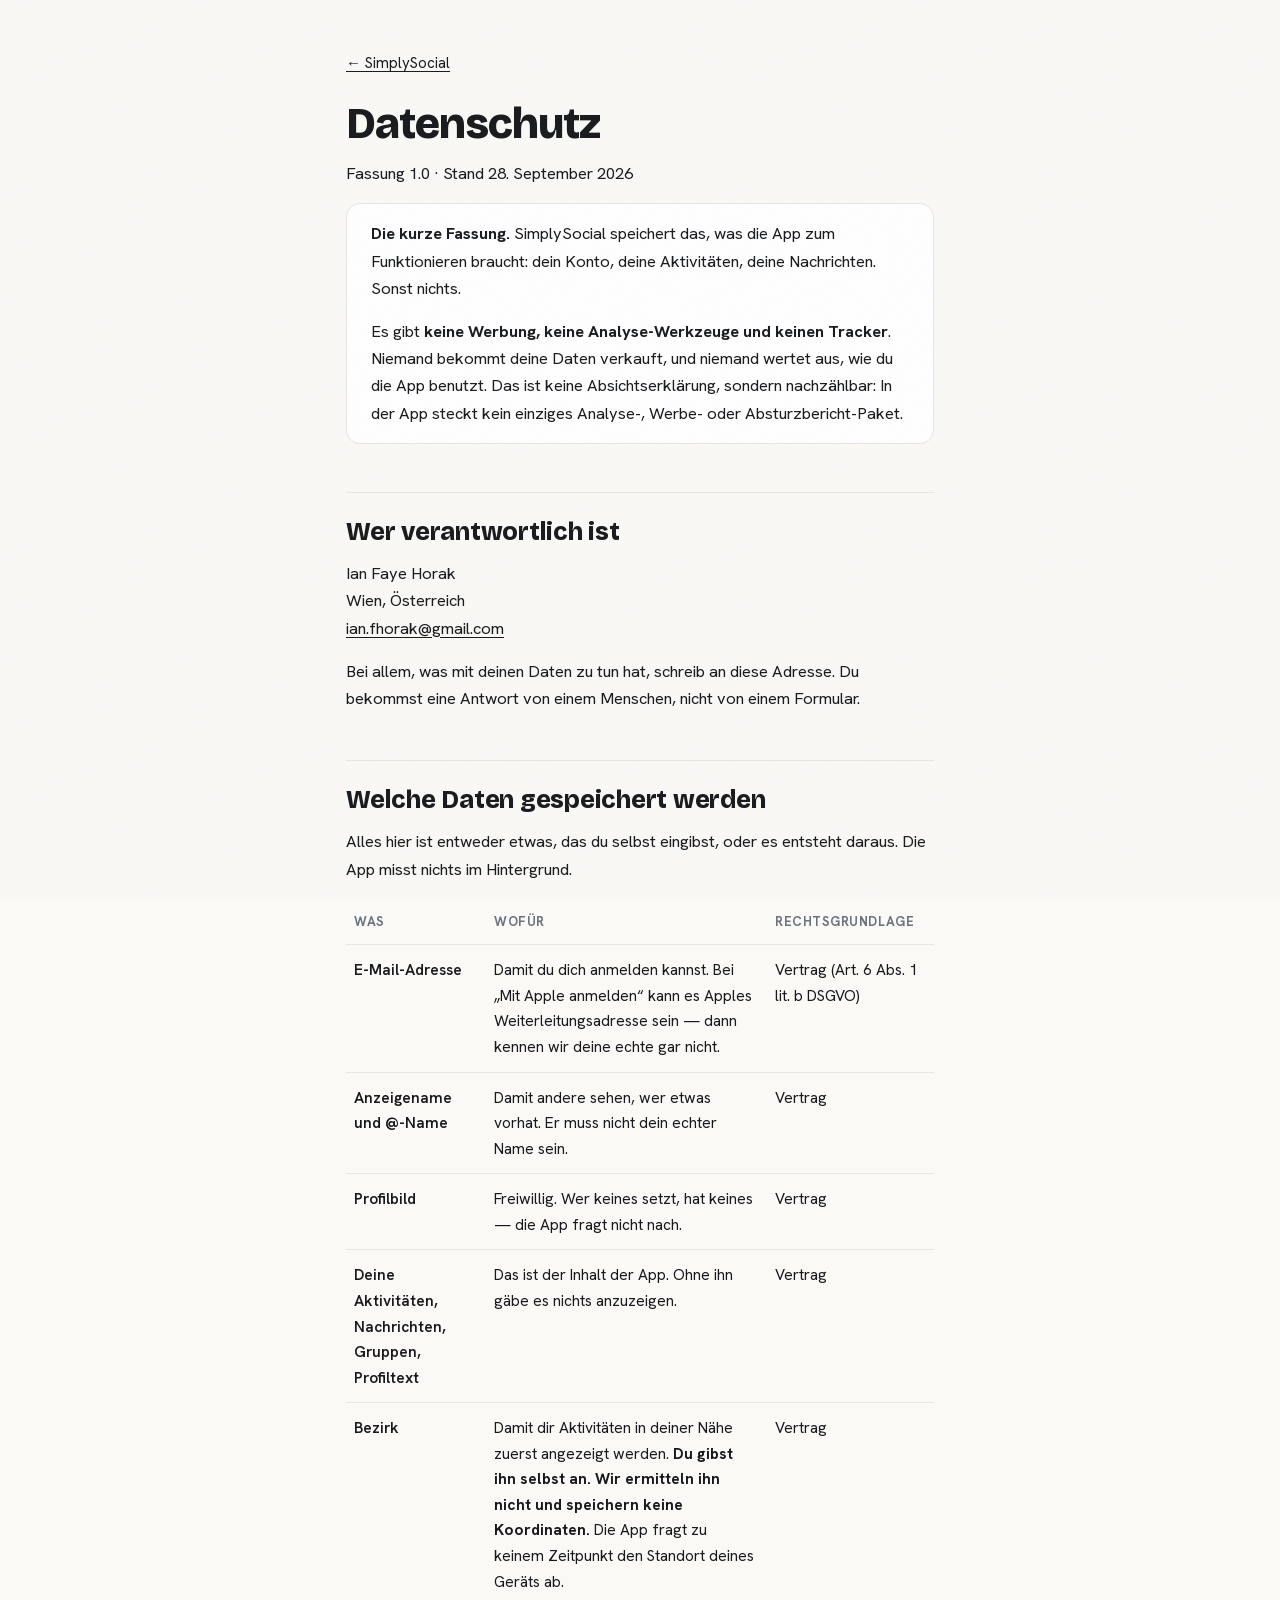
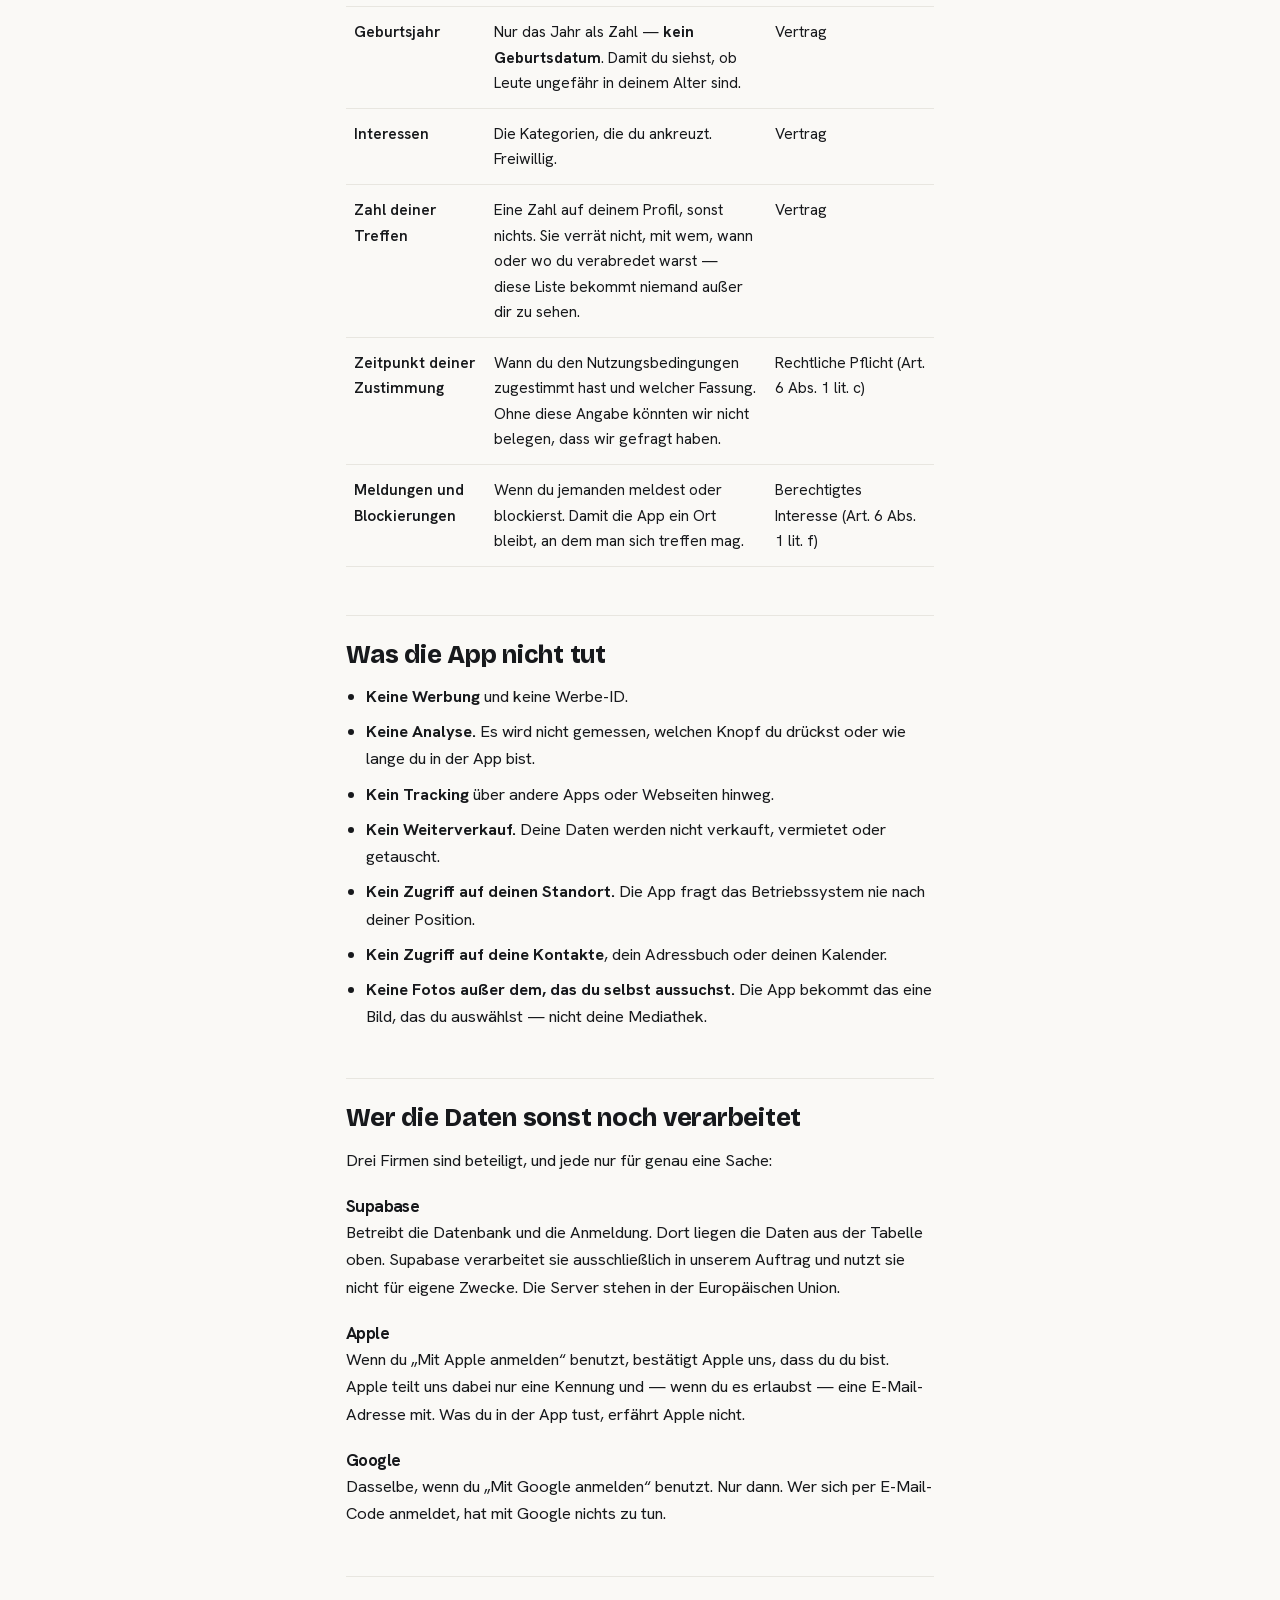
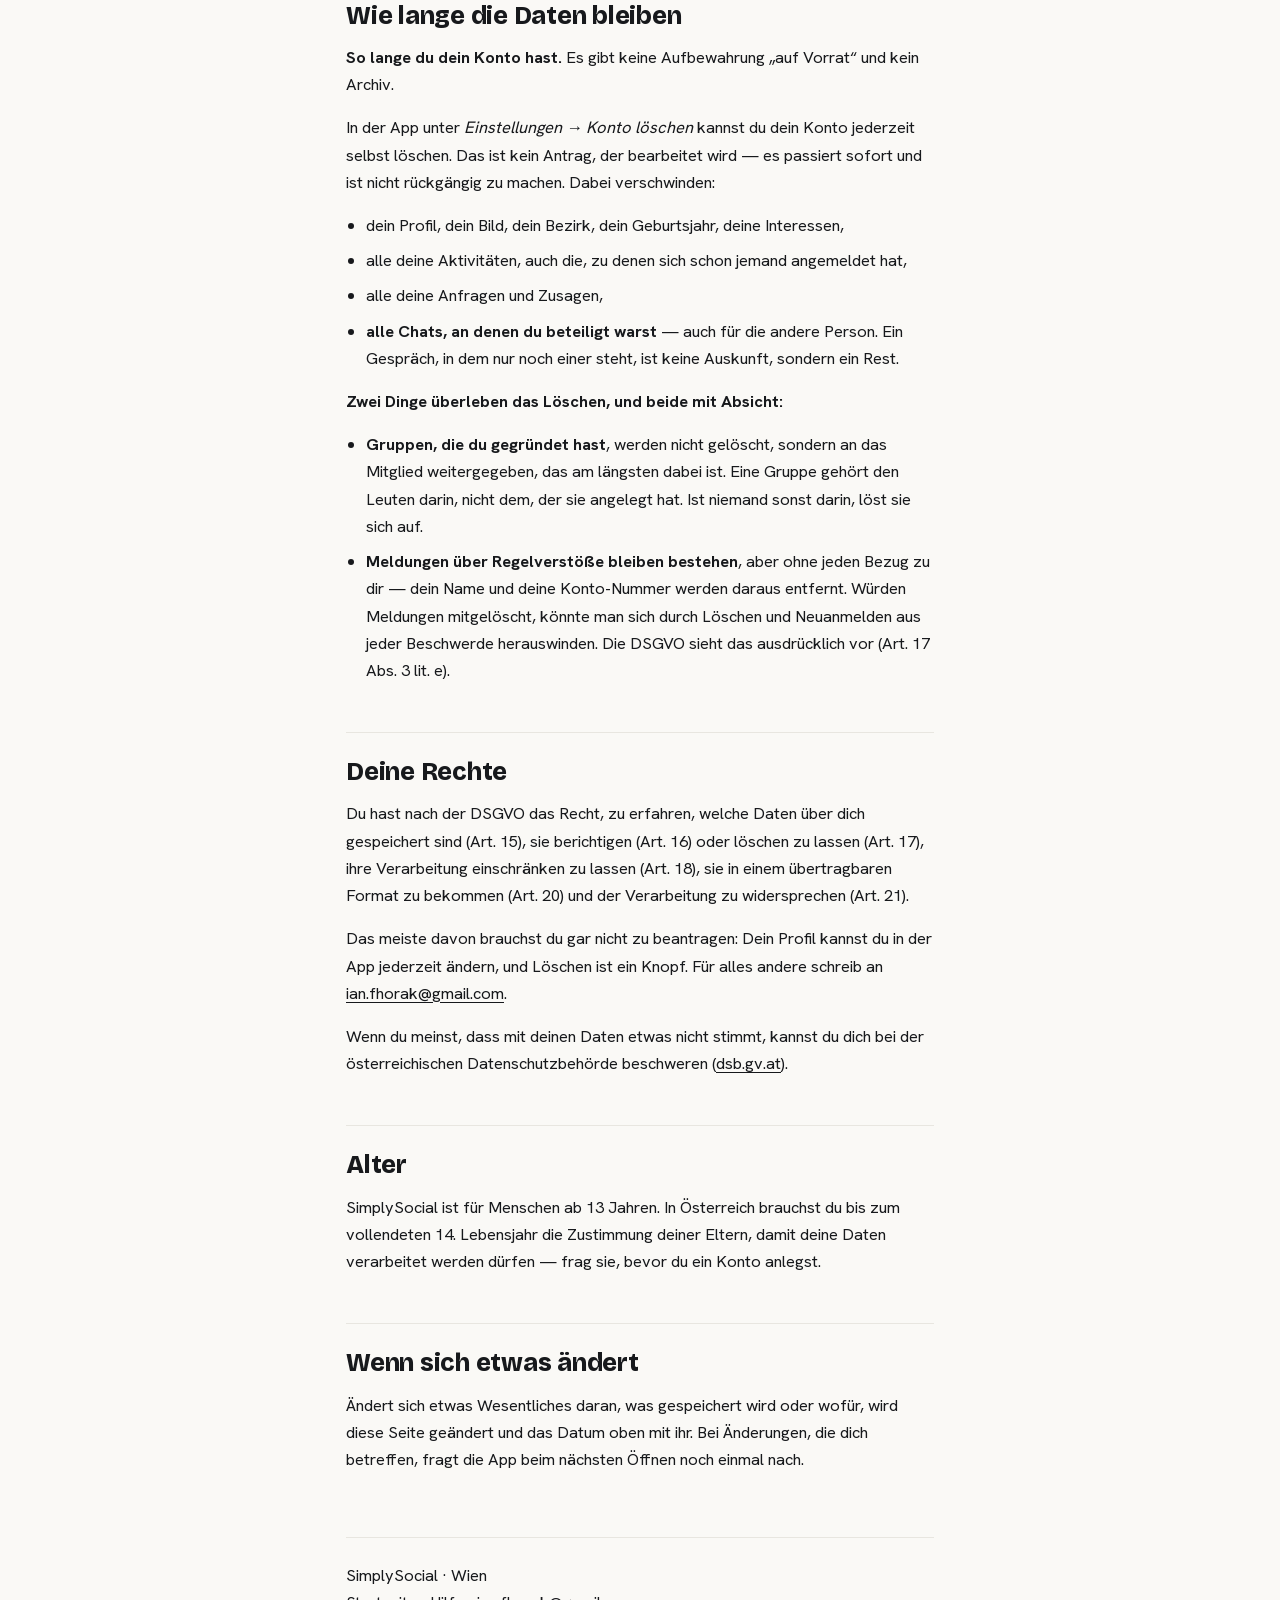
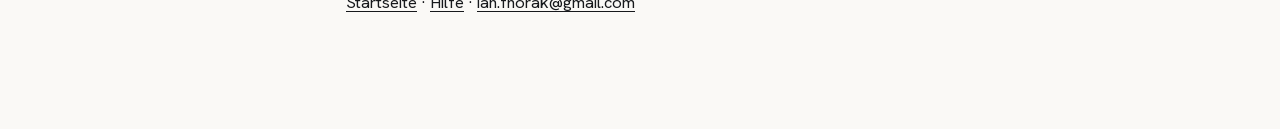
==== datenschutz.html @ f7ac9d3f "Datenschutz- und Hilfeseite für die App-Store-Einreichung Apple verlangt zwei Adressen, die beide au" ====
<!doctype html>
<html lang="de">
<head>
<meta charset="utf-8">
<meta name="viewport" content="width=device-width, initial-scale=1">
<title>Datenschutz — SimplySocial</title>
<meta name="description" content="Welche Daten SimplySocial speichert, wofür, wie lange — und was mit ihnen nicht passiert.">
<meta name="theme-color" content="#FAF9F6">
<meta name="robots" content="index, follow">

<link rel="stylesheet" href="schriften.css">
<link rel="stylesheet" href="stil.css">
<link rel="stylesheet" href="unterseite.css">
<link rel="icon" href="data:image/svg+xml,<svg xmlns='http://www.w3.org/2000/svg' viewBox='0 0 32 32'><rect width='32' height='32' rx='8' fill='%23FAF9F6'/><circle cx='12' cy='16' r='6' fill='%23EDA803'/><circle cx='20' cy='16' r='6' fill='%23C23D7B' fill-opacity='.85'/></svg>">
</head>
<body>

<main class="rt">

<a class="rt-zurueck" href="./">← SimplySocial</a>

<h1>Datenschutz</h1>
<p class="rt-stand">Fassung 1.0 · Stand 28. September 2026</p>

<div class="rt-kasten">
  <p><strong>Die kurze Fassung.</strong> SimplySocial speichert das, was die App zum
  Funktionieren braucht: dein Konto, deine Aktivitäten, deine Nachrichten. Sonst nichts.</p>
  <p>Es gibt <strong>keine Werbung, keine Analyse-Werkzeuge und keinen Tracker</strong>.
  Niemand bekommt deine Daten verkauft, und niemand wertet aus, wie du die App benutzt.
  Das ist keine Absichtserklärung, sondern nachzählbar: In der App steckt kein einziges
  Analyse-, Werbe- oder Absturzbericht-Paket.</p>
</div>

<h2>Wer verantwortlich ist</h2>

<p>
  Ian Faye Horak<br>
  Wien, Österreich<br>
  <a href="mailto:ian.fhorak@gmail.com">ian.fhorak@gmail.com</a>
</p>

<p>Bei allem, was mit deinen Daten zu tun hat, schreib an diese Adresse. Du bekommst
eine Antwort von einem Menschen, nicht von einem Formular.</p>

<h2>Welche Daten gespeichert werden</h2>

<p>Alles hier ist entweder etwas, das du selbst eingibst, oder es entsteht daraus. Die
App misst nichts im Hintergrund.</p>

<table class="rt-tab">
  <thead>
    <tr><th>Was</th><th>Wofür</th><th>Rechtsgrundlage</th></tr>
  </thead>
  <tbody>
    <tr>
      <td>E-Mail-Adresse</td>
      <td data-k="Wofür">Damit du dich anmelden kannst. Bei „Mit Apple anmelden“ kann es Apples
      Weiterleitungsadresse sein — dann kennen wir deine echte gar nicht.</td>
      <td data-k="Grundlage">Vertrag (Art. 6 Abs. 1 lit. b DSGVO)</td>
    </tr>
    <tr>
      <td>Anzeigename und @-Name</td>
      <td data-k="Wofür">Damit andere sehen, wer etwas vorhat. Er muss nicht dein echter Name sein.</td>
      <td data-k="Grundlage">Vertrag</td>
    </tr>
    <tr>
      <td>Profilbild</td>
      <td data-k="Wofür">Freiwillig. Wer keines setzt, hat keines — die App fragt nicht nach.</td>
      <td data-k="Grundlage">Vertrag</td>
    </tr>
    <tr>
      <td>Deine Aktivitäten, Nachrichten, Gruppen, Profiltext</td>
      <td data-k="Wofür">Das ist der Inhalt der App. Ohne ihn gäbe es nichts anzuzeigen.</td>
      <td data-k="Grundlage">Vertrag</td>
    </tr>
    <tr>
      <td>Bezirk</td>
      <td data-k="Wofür">Damit dir Aktivitäten in deiner Nähe zuerst angezeigt werden.
      <strong>Du gibst ihn selbst an. Wir ermitteln ihn nicht und speichern keine
      Koordinaten.</strong> Die App fragt zu keinem Zeitpunkt den Standort deines
      Geräts ab.</td>
      <td data-k="Grundlage">Vertrag</td>
    </tr>
    <tr>
      <td>Geburtsjahr</td>
      <td data-k="Wofür">Nur das Jahr als Zahl — <strong>kein Geburtsdatum</strong>. Damit du siehst,
      ob Leute ungefähr in deinem Alter sind.</td>
      <td data-k="Grundlage">Vertrag</td>
    </tr>
    <tr>
      <td>Interessen</td>
      <td data-k="Wofür">Die Kategorien, die du ankreuzt. Freiwillig.</td>
      <td data-k="Grundlage">Vertrag</td>
    </tr>
    <tr>
      <td>Zahl deiner Treffen</td>
      <td data-k="Wofür">Eine Zahl auf deinem Profil, sonst nichts. Sie verrät nicht, mit wem, wann
      oder wo du verabredet warst — diese Liste bekommt niemand außer dir zu sehen.</td>
      <td data-k="Grundlage">Vertrag</td>
    </tr>
    <tr>
      <td>Zeitpunkt deiner Zustimmung</td>
      <td data-k="Wofür">Wann du den Nutzungsbedingungen zugestimmt hast und welcher Fassung.
      Ohne diese Angabe könnten wir nicht belegen, dass wir gefragt haben.</td>
      <td data-k="Grundlage">Rechtliche Pflicht (Art. 6 Abs. 1 lit. c)</td>
    </tr>
    <tr>
      <td>Meldungen und Blockierungen</td>
      <td data-k="Wofür">Wenn du jemanden meldest oder blockierst. Damit die App ein Ort bleibt,
      an dem man sich treffen mag.</td>
      <td data-k="Grundlage">Berechtigtes Interesse (Art. 6 Abs. 1 lit. f)</td>
    </tr>
  </tbody>
</table>

<h2>Was die App nicht tut</h2>

<ul>
  <li><strong>Keine Werbung</strong> und keine Werbe-ID.</li>
  <li><strong>Keine Analyse.</strong> Es wird nicht gemessen, welchen Knopf du drückst
  oder wie lange du in der App bist.</li>
  <li><strong>Kein Tracking</strong> über andere Apps oder Webseiten hinweg.</li>
  <li><strong>Kein Weiterverkauf.</strong> Deine Daten werden nicht verkauft, vermietet
  oder getauscht.</li>
  <li><strong>Kein Zugriff auf deinen Standort.</strong> Die App fragt das Betriebssystem
  nie nach deiner Position.</li>
  <li><strong>Kein Zugriff auf deine Kontakte</strong>, dein Adressbuch oder deinen Kalender.</li>
  <li><strong>Keine Fotos außer dem, das du selbst aussuchst.</strong> Die App bekommt
  das eine Bild, das du auswählst — nicht deine Mediathek.</li>
</ul>

<h2>Wer die Daten sonst noch verarbeitet</h2>

<p>Drei Firmen sind beteiligt, und jede nur für genau eine Sache:</p>

<h3>Supabase</h3>
<p>Betreibt die Datenbank und die Anmeldung. Dort liegen die Daten aus der Tabelle oben.
Supabase verarbeitet sie ausschließlich in unserem Auftrag und nutzt sie nicht für eigene
Zwecke. Die Server stehen in der Europäischen Union.</p>

<h3>Apple</h3>
<p>Wenn du „Mit Apple anmelden“ benutzt, bestätigt Apple uns, dass du du bist. Apple
teilt uns dabei nur eine Kennung und — wenn du es erlaubst — eine E-Mail-Adresse mit.
Was du in der App tust, erfährt Apple nicht.</p>

<h3>Google</h3>
<p>Dasselbe, wenn du „Mit Google anmelden“ benutzt. Nur dann. Wer sich per E-Mail-Code
anmeldet, hat mit Google nichts zu tun.</p>

<h2>Wie lange die Daten bleiben</h2>

<p><strong>So lange du dein Konto hast.</strong> Es gibt keine Aufbewahrung „auf Vorrat“
und kein Archiv.</p>

<p>In der App unter <em>Einstellungen → Konto löschen</em> kannst du dein Konto jederzeit
selbst löschen. Das ist kein Antrag, der bearbeitet wird — es passiert sofort und ist
nicht rückgängig zu machen. Dabei verschwinden:</p>

<ul>
  <li>dein Profil, dein Bild, dein Bezirk, dein Geburtsjahr, deine Interessen,</li>
  <li>alle deine Aktivitäten, auch die, zu denen sich schon jemand angemeldet hat,</li>
  <li>alle deine Anfragen und Zusagen,</li>
  <li><strong>alle Chats, an denen du beteiligt warst</strong> — auch für die andere Person.
  Ein Gespräch, in dem nur noch einer steht, ist keine Auskunft, sondern ein Rest.</li>
</ul>

<p><strong>Zwei Dinge überleben das Löschen, und beide mit Absicht:</strong></p>

<ul>
  <li><strong>Gruppen, die du gegründet hast</strong>, werden nicht gelöscht, sondern an
  das Mitglied weitergegeben, das am längsten dabei ist. Eine Gruppe gehört den Leuten
  darin, nicht dem, der sie angelegt hat. Ist niemand sonst darin, löst sie sich auf.</li>
  <li><strong>Meldungen über Regelverstöße bleiben bestehen</strong>, aber ohne jeden
  Bezug zu dir — dein Name und deine Konto-Nummer werden daraus entfernt. Würden
  Meldungen mitgelöscht, könnte man sich durch Löschen und Neuanmelden aus jeder
  Beschwerde herauswinden. Die DSGVO sieht das ausdrücklich vor
  (Art. 17 Abs. 3 lit. e).</li>
</ul>

<h2>Deine Rechte</h2>

<p>Du hast nach der DSGVO das Recht, zu erfahren, welche Daten über dich gespeichert
sind (Art. 15), sie berichtigen (Art. 16) oder löschen zu lassen (Art. 17), ihre
Verarbeitung einschränken zu lassen (Art. 18), sie in einem übertragbaren Format zu
bekommen (Art. 20) und der Verarbeitung zu widersprechen (Art. 21).</p>

<p>Das meiste davon brauchst du gar nicht zu beantragen: Dein Profil kannst du in der
App jederzeit ändern, und Löschen ist ein Knopf. Für alles andere schreib an
<a href="mailto:ian.fhorak@gmail.com">ian.fhorak@gmail.com</a>.</p>

<p>Wenn du meinst, dass mit deinen Daten etwas nicht stimmt, kannst du dich bei der
österreichischen Datenschutzbehörde beschweren
(<a href="https://www.dsb.gv.at" rel="noopener">dsb.gv.at</a>).</p>

<h2>Alter</h2>

<p>SimplySocial ist für Menschen ab 13 Jahren. In Österreich brauchst du bis zum
vollendeten 14. Lebensjahr die Zustimmung deiner Eltern, damit deine Daten verarbeitet
werden dürfen — frag sie, bevor du ein Konto anlegst.</p>

<h2>Wenn sich etwas ändert</h2>

<p>Ändert sich etwas Wesentliches daran, was gespeichert wird oder wofür, wird diese
Seite geändert und das Datum oben mit ihr. Bei Änderungen, die dich betreffen, fragt
die App beim nächsten Öffnen noch einmal nach.</p>

<div class="rt-fuss">
  <p>SimplySocial · Wien<br>
  <a href="./">Startseite</a> · <a href="hilfe.html">Hilfe</a> ·
  <a href="mailto:ian.fhorak@gmail.com">ian.fhorak@gmail.com</a></p>
</div>

</main>

</body>
</html>
---- schriften.css ----
/* Selbst gehostet, nicht von Google geladen.
   Wer Google Fonts direkt einbindet, schickt die IP-Adresse jedes Besuchers an
   Google. In der EU ist das ein DSGVO-Problem (LG München, Urteil 2022) — und
   ausgerechnet dieses Projekt führt die DSGVO als offenen Punkt
   (_FUER_IAN/OFFENE_SACHEN.md, Punkt 1). Es wäre schräg, auf der Seite, die das
   Projekt vorstellt, dagegen zu verstoßen.

   Beides Variable Fonts: EINE Datei deckt alle Gewichte von 400 bis 800 ab.
   Vier statische Schnitte wären mehr Bytes und mehr Anfragen.
   Erzeugt aus der Google-Fonts-API, nur latin + latin-ext. */

/* latin-ext */
@font-face {
  font-family: 'Bricolage Grotesque';
  font-style: normal;
  font-weight: 400 800;
  font-stretch: 100%;
  font-display: swap;
  src: url(schriften/BricolageGrotesque-latin-ext-400-800.woff2) format('woff2');
  unicode-range: U+0100-02BA, U+02BD-02C5, U+02C7-02CC, U+02CE-02D7, U+02DD-02FF, U+0304, U+0308, U+0329, U+1D00-1DBF, U+1E00-1E9F, U+1EF2-1EFF, U+2020, U+20A0-20AB, U+20AD-20C0, U+2113, U+2C60-2C7F, U+A720-A7FF;
}

/* latin */
@font-face {
  font-family: 'Bricolage Grotesque';
  font-style: normal;
  font-weight: 400 800;
  font-stretch: 100%;
  font-display: swap;
  src: url(schriften/BricolageGrotesque-latin-400-800.woff2) format('woff2');
  unicode-range: U+0000-00FF, U+0131, U+0152-0153, U+02BB-02BC, U+02C6, U+02DA, U+02DC, U+0304, U+0308, U+0329, U+2000-206F, U+20AC, U+2122, U+2191, U+2193, U+2212, U+2215, U+FEFF, U+FFFD;
}

/* latin-ext */
@font-face {
  font-family: 'Hanken Grotesk';
  font-style: normal;
  font-weight: 400 700;
  font-display: swap;
  src: url(schriften/HankenGrotesk-latin-ext-400-700.woff2) format('woff2');
  unicode-range: U+0100-02BA, U+02BD-02C5, U+02C7-02CC, U+02CE-02D7, U+02DD-02FF, U+0304, U+0308, U+0329, U+1D00-1DBF, U+1E00-1E9F, U+1EF2-1EFF, U+2020, U+20A0-20AB, U+20AD-20C0, U+2113, U+2C60-2C7F, U+A720-A7FF;
}

/* latin */
@font-face {
  font-family: 'Hanken Grotesk';
  font-style: normal;
  font-weight: 400 700;
  font-display: swap;
  src: url(schriften/HankenGrotesk-latin-400-700.woff2) format('woff2');
  unicode-range: U+0000-00FF, U+0131, U+0152-0153, U+02BB-02BC, U+02C6, U+02DA, U+02DC, U+0304, U+0308, U+0329, U+2000-206F, U+20AC, U+2122, U+2191, U+2193, U+2212, U+2215, U+FEFF, U+FFFD;
}
---- stil.css ----
/* ═══════════════════════════════════════════════════════════════════════════
   SimplySocial — Landing-Page

   Die Werte hier sind nicht neu erfunden, sondern aus der App übernommen:
   simplysocial/src/theme/colors.ts, spacing.ts und der Konstante DEPTH.
   Wenn dort etwas umgestellt wird, gehört es hier nachgezogen — sonst driften
   Seite und App auseinander, und man merkt es erst, wenn beides nebeneinander
   auf einem Schirm liegt.

   Die einzige bewusste Abweichung ist die Schrift: Die App benutzt die
   Systemschrift (Platzhalter, siehe theme/type.ts), die Seite eine echte
   Display-Schrift. Wenn die App eine bekommt, ist Bricolage Grotesque der
   naheliegende Kandidat — dann stimmt auch das wieder überein.
   ═══════════════════════════════════════════════════════════════════════════ */

:root {
  /* Grundfläche — theme/colors.ts */
  --bg:       #FAF9F6;   /* Papierweiß, nicht Reinweiß */
  --surface:  #FFFFFF;
  --ink:      #17191C;
  --ink-soft: #6B7280;
  --line:     #E8E6E0;

  /* Neutrale Aktionsfarbe */
  --accent-base: #3E4043;
  --accent-deep: #000000;

  /* Abstände — theme/spacing.ts, alles ein Vielfaches von 4 */
  --xs: 4px;  --sm: 8px;  --md: 12px; --lg: 16px;
  --xl: 24px; --xxl: 32px; --xxxl: 48px;

  /* Radien */
  --r-sm: 10px; --r-md: 14px; --r-lg: 20px; --r-xl: 28px; --r-pill: 999px;

  /* Die Signatur der App: der harte Rand unten am Knopf */
  --tiefe: 4px;

  --breite: 1160px;
  --mass: 62ch;               /* Lesebreite für Fließtext */

  --display: 'Bricolage Grotesque', 'Trebuchet MS', sans-serif;
  --body: 'Hanken Grotesk', 'Segoe UI', sans-serif;

  --ease: cubic-bezier(.2, .7, .3, 1);
}

/* Die sechs Kategoriefarben. Fünf Werte je Farbe, exakt wie in der App:
   base (Fläche) · soft (helle Pille) · deep (Umriss + Tiefenrand) ·
   onBase / onSoft (die Textfarben darauf, gemessen auf mindestens 4,5:1). */
[data-kat="sport"],    [data-farbe="sport"]    { --base:#EDA803; --soft:#FDF2D8; --deep:#A47402; --on-base:#17191C; --on-soft:#916602; }
[data-kat="food"],     [data-farbe="food"]     { --base:#2E7D5B; --soft:#E6F2EC; --deep:#1B4A36; --on-base:#FFFFFF; --on-soft:#2D7958; }
[data-kat="study"],    [data-farbe="study"]    { --base:#3D6BC2; --soft:#E4EBF8; --deep:#243F72; --on-base:#FFFFFF; --on-soft:#3B68BC; }
[data-kat="culture"],  [data-farbe="culture"]  { --base:#7B4FC2; --soft:#EDE6F8; --deep:#462D6F; --on-base:#FFFFFF; --on-soft:#7B4FC2; }
[data-kat="outdoor"],  [data-farbe="outdoor"]  { --base:#6B8C28; --soft:#EEF4E0; --deep:#435819; --on-base:#FFFFFF; --on-soft:#5B7722; }
[data-kat="creative"], [data-farbe="creative"] { --base:#C23D7B; --soft:#F8E4EF; --deep:#74254A; --on-base:#FFFFFF; --on-soft:#B63974; }
[data-farbe="accent"]                          { --base:#3E4043; --soft:#EFEEEA; --deep:#000000; --on-base:#FFFFFF; --on-soft:#3E4043; }

/* ── Grundlage ───────────────────────────────────────────────────────────── */

*, *::before, *::after { box-sizing: border-box; }

html { -webkit-text-size-adjust: 100%; scroll-behavior: smooth; }
@media (prefers-reduced-motion: reduce) { html { scroll-behavior: auto; } }

body {
  margin: 0;
  background: var(--bg);
  color: var(--ink);
  font-family: var(--body);
  font-size: 17px;
  line-height: 1.65;
  font-weight: 400;
  -webkit-font-smoothing: antialiased;
  overflow-x: hidden;
}

/* Papierkorn. Die App nennt ihren Hintergrund „Papierweiß, nicht Reinweiß:
   nimmt dem Screen die Härte" — am großen Schirm braucht es dafür etwas mehr
   als nur den Farbwert, sonst ist es einfach eine helle Fläche. */
body::before {
  content: '';
  position: fixed;
  inset: 0;
  z-index: 1;
  pointer-events: none;
  opacity: .045;
  background-image: url("data:image/svg+xml,%3Csvg xmlns='http://www.w3.org/2000/svg' width='180' height='180'%3E%3Cfilter id='n'%3E%3CfeTurbulence type='fractalNoise' baseFrequency='.85' numOctaves='3'/%3E%3C/filter%3E%3Crect width='180' height='180' filter='url(%23n)'/%3E%3C/svg%3E");
}

h1, h2, h3 {
  font-family: var(--display);
  font-weight: 800;
  letter-spacing: -.035em;
  line-height: 1.02;
  margin: 0;
  text-wrap: balance;
}
p { margin: 0; }
a { color: inherit; }

::selection { background: #FDF2D8; color: var(--ink); }

:focus-visible {
  outline: 3px solid var(--ink);
  outline-offset: 3px;
  border-radius: var(--xs);
}

.sprung {
  position: absolute; left: var(--lg); top: -100px; z-index: 100;
  background: var(--ink); color: var(--bg);
  padding: var(--md) var(--lg); border-radius: var(--r-md);
  font-family: var(--display); font-weight: 700; text-decoration: none;
  transition: top .2s var(--ease);
}
.sprung:focus { top: var(--lg); }

/* ── Der Knopf mit Tiefe ─────────────────────────────────────────────────────
   Die Signatur der App. Beim Drücken wandert er um genau die Randstärke nach
   unten und der Rand verschwindet — dadurch wirkt er körperlich heruntergedrückt
   statt nur eingefärbt. `deep` liegt mindestens 2,0:1 gegen `base`, sonst sieht
   man die Tiefe gar nicht. */

.knopf {
  --f-base: var(--base, var(--accent-base));
  --f-deep: var(--deep, var(--accent-deep));
  display: inline-flex;
  align-items: center;
  justify-content: center;
  gap: var(--sm);
  padding: 15px var(--xl);
  background: var(--f-base);
  color: var(--on-base, #fff);
  border: 0;
  border-bottom: var(--tiefe) solid var(--f-deep);
  border-radius: var(--r-md);
  font-family: var(--display);
  font-size: 1.0625rem;
  font-weight: 700;
  letter-spacing: -.01em;
  text-decoration: none;
  cursor: pointer;
  transition: transform .12s var(--ease), border-bottom-width .12s var(--ease), filter .18s var(--ease);
}
.knopf:hover { filter: brightness(1.06); }
.knopf:active {
  transform: translateY(var(--tiefe));
  border-bottom-width: 0;
}

.knopf-klein { padding: 10px var(--lg); font-size: .95rem; border-radius: var(--r-sm); }
.knopf-gross { padding: 19px var(--xxl); font-size: 1.2rem; border-radius: var(--r-lg); }

/* Der zweite Knopf hat keine Fläche — sonst kämpfen zwei volle Knöpfe
   nebeneinander um dieselbe Aufmerksamkeit und man klickt keinen. */
.knopf-leer {
  background: transparent;
  color: var(--ink);
  border: 2px solid var(--line);
  border-bottom: var(--tiefe) solid var(--line);
}
.knopf-leer:hover { border-color: var(--ink-soft); border-bottom-color: var(--ink-soft); filter: none; }

/* ── Kopf ────────────────────────────────────────────────────────────────── */

.kopf {
  position: sticky; top: 0; z-index: 20;
  display: flex; align-items: center; justify-content: space-between; gap: var(--lg);
  max-width: var(--breite); margin: 0 auto;
  padding: var(--lg) var(--xl);
  background: color-mix(in srgb, var(--bg) 88%, transparent);
  backdrop-filter: blur(10px);
  border-bottom: 1px solid transparent;
  transition: border-color .25s var(--ease);
}
.kopf.geklebt { border-bottom-color: var(--line); }

.wortmarke {
  font-family: var(--display);
  font-weight: 800;
  font-size: 1.45rem;
  letter-spacing: -.045em;
  text-decoration: none;
  white-space: nowrap;
}
.wm-1 { color: var(--ink); }
.wm-2 { color: #C23D7B; }

.kopf-nav { display: flex; align-items: center; gap: var(--xl); }
.kopf-nav > a:not(.knopf) {
  font-weight: 600; font-size: .97rem; text-decoration: none; color: var(--ink-soft);
  transition: color .18s var(--ease);
}
.kopf-nav > a:not(.knopf):hover { color: var(--ink); }
@media (max-width: 700px) { .kopf-nav > a:not(.knopf) { display: none; } }

/* ── Hero ────────────────────────────────────────────────────────────────── */

.hero {
  position: relative; z-index: 2;
  max-width: var(--breite); margin: 0 auto;
  padding: clamp(var(--xxl), 7vw, 96px) var(--xl) clamp(64px, 8vw, 120px);
  display: grid;
  grid-template-columns: minmax(0, 1.05fr) minmax(0, .95fr);
  gap: clamp(var(--xxl), 6vw, 72px);
  align-items: center;
}
@media (max-width: 940px) { .hero { grid-template-columns: 1fr; } }

.augenbraue {
  display: inline-flex; align-items: center; gap: var(--sm);
  font-size: .87rem; font-weight: 600; letter-spacing: .06em; text-transform: uppercase;
  color: var(--ink-soft);
  margin-bottom: var(--xl);
}
.punkt {
  width: 8px; height: 8px; border-radius: var(--r-pill); background: #2E7D5B;
  box-shadow: 0 0 0 0 rgba(46,125,91,.55);
  animation: puls 2.6s ease-out infinite;
}
@keyframes puls {
  0%   { box-shadow: 0 0 0 0 rgba(46,125,91,.5); }
  70%  { box-shadow: 0 0 0 9px rgba(46,125,91,0); }
  100% { box-shadow: 0 0 0 0 rgba(46,125,91,0); }
}

.hero h1 {
  font-size: clamp(2.9rem, 8.2vw, 5.4rem);
  line-height: .97;
  letter-spacing: -.045em;
  margin-bottom: var(--xl);
}
/* Das „jetzt" ist das Wort, um das sich die ganze App dreht — es bekommt als
   einziges eine Auszeichnung, und zwar den gelben Marker der Kategorie Sport. */
.hero h1 em {
  font-style: normal;
  position: relative;
  white-space: nowrap;
}
.hero h1 em > span { position: relative; z-index: 1; }
.hero h1 em::after {
  content: '';
  position: absolute; left: -.05em; right: -.05em; bottom: .04em;
  height: .46em;
  background: #EDA803;
  border-radius: 4px;
  transform: scaleX(0);
  transform-origin: left;
  animation: marker .75s var(--ease) 1.05s forwards;
}
@keyframes marker { to { transform: scaleX(1); } }

.fuehrung {
  font-size: clamp(1.1rem, 1.9vw, 1.32rem);
  color: var(--ink-soft);
  max-width: 46ch;
  margin-bottom: var(--xxl);
}
.fuehrung strong { color: var(--ink); font-weight: 600; }

.hero-knoepfe { display: flex; flex-wrap: wrap; gap: var(--md); margin-bottom: var(--xl); }

.kein-dating { font-size: .97rem; color: var(--ink-soft); }
.kein-dating strong { color: var(--ink); font-weight: 700; }

/* ── Der Kartenstapel ────────────────────────────────────────────────────── */

.stapel { position: relative; min-height: 480px; }
@media (max-width: 940px) { .stapel { min-height: 0; } }

.karte {
  display: flex;
  background: var(--surface);
  border: 1px solid var(--line);
  border-radius: var(--r-lg);
  overflow: hidden;
  box-shadow: 0 1px 2px rgba(23,25,28,.04), 0 12px 28px -14px rgba(23,25,28,.18);
}
/* Der Farbstreifen links ist das EINZIGE, was die Kategorie an der Karte
   einfärbt — genau wie in der App. Eine ganz eingefärbte Karte gäbe bei
   mehreren untereinander einen Flickenteppich. */
.streifen { width: 6px; flex: 0 0 6px; background: var(--base); }
.karte-inhalt { flex: 1; min-width: 0; padding: var(--xl); }

.pille {
  display: inline-block;
  padding: 5px var(--md);
  background: var(--soft);
  color: var(--on-soft);
  border-radius: var(--r-pill);
  font-family: var(--display);
  font-size: .84rem;
  font-weight: 700;
  margin-bottom: var(--md);
}
.karte h3 { font-size: 1.32rem; letter-spacing: -.025em; margin-bottom: var(--sm); }
.karte .meta { font-size: .92rem; color: var(--ink-soft); }
.karte .notiz { font-size: .97rem; color: var(--ink-soft); margin-top: var(--md); }

.karte-fuss {
  display: flex; align-items: center; justify-content: space-between; gap: var(--md);
  margin-top: var(--lg); padding-top: var(--lg);
  border-top: 1px solid var(--line);
  font-size: .92rem;
}
.wer { display: inline-flex; align-items: center; gap: var(--sm); font-weight: 600; }
/* Seit Phase 14 Initialen statt Emoji — wie in der App (`SsAvatar`). Die Farbe
   kommt aus der Kategorievariable der Karte, nicht aus einem Hash: Auf der
   Landing-Page steht genau eine Person, da wäre ein Streuwert Theater. */
.avatar {
  display: inline-grid; place-items: center;
  width: 30px; height: 30px; border-radius: var(--r-pill);
  background: var(--soft); color: var(--on-soft);
  font-family: var(--display); font-weight: 700;
  font-size: .82rem; letter-spacing: .03em;
}
.plaetze { color: var(--ink-soft); }

.knopf-voll { width: 100%; margin-top: var(--lg); }

.verabredet {
  margin-top: var(--lg);
  padding: var(--md) var(--lg);
  background: var(--soft);
  color: var(--on-soft);
  border-radius: var(--r-md);
  font-family: var(--display);
  font-weight: 700;
  text-align: center;
  animation: auftauchen .45s var(--ease) both;
}
/* ── Icons ────────────────────────────────────────────────────────────────
   Ein SVG ist im Browser ein Inline-Element und setzt sich auf die Grundlinie
   der Textzeile — dadurch steht es zu tief. `vertical-align: -.16em` hebt es
   auf die optische Mitte; `flex-shrink: 0` verhindert, dass es in einer engen
   Pille zusammengedrückt wird (dann wäre der Kreis ein Ei). */
.ss-icon { vertical-align: -.16em; flex-shrink: 0; }
.haken { display: inline-flex; align-items: center; }
.haken .ss-icon { vertical-align: 0; }

/* Der Fächer. Auf schmalen Schirmen fällt er weg — dort steht nur die Karte,
   die man anfassen kann. Drei gestapelte Karten am Handy sind Deko, die scrollt. */
/* Der Fächer. Die beiden Nebenkarten sind Deko — aber Deko, die man LESEN können
   muss, sonst wirkt sie wie ein Darstellungsfehler. Deshalb sind sie so gesetzt,
   dass ihr Titel VOLLSTÄNDIG über bzw. unter der Hauptkarte steht und nur ihr
   unterer bzw. oberer Rand dahinter verschwindet. Beim ersten Versuch lagen sie
   übereinander und die Überschrift „Mathe-Schularbeit lernen" war mittendurch
   geschnitten — im Browser sofort zu sehen, im Code nicht. */
@media (min-width: 941px) {
  .stapel { min-height: 640px; }
  .karte-hinten, .karte-mitte, .karte-vorn { position: absolute; }
  .karte-hinten {
    top: 0; left: 16%; right: 0;
    transform: rotate(-2.6deg);
    z-index: 1;
  }
  .karte-mitte { top: 158px; left: 0; right: 13%; transform: rotate(1.2deg); z-index: 3; }
  /* 470px ist gemessen, nicht geschätzt: Die Mittelkarte endet 486px unter der
     Oberkante des Stapels, und die Pille der vorderen Karte sitzt 34px unter deren
     Oberkante. Alles darüber schneidet sie an — eine halbe Pille sieht kaputt aus. */
  .karte-vorn {
    top: 470px; left: 22%; right: 0;
    transform: rotate(-1.8deg);
    z-index: 2;
  }
  .karte-hinten, .karte-vorn { transition: transform .5s var(--ease); }
  .karte-hinten .karte-inhalt, .karte-vorn .karte-inhalt { padding-bottom: var(--lg); }
  .stapel:hover .karte-hinten { transform: rotate(-4deg) translateY(-10px); }
  .stapel:hover .karte-vorn   { transform: rotate(-3deg) translateY(10px); }
}
@media (max-width: 940px) {
  .karte-hinten, .karte-vorn { display: none; }
  .karte-mitte { max-width: 460px; }
}

/* ── Die Farbreihe ───────────────────────────────────────────────────────── */
/* Bis zum 01.09.2026 lief das hier als Endlosband nach links. Ians Rückmeldung,
   nachdem er die Seite am Handy gesehen hat: „Dieser Balken, der sich immer nach
   links bewegt, das mag ich irgendwie nicht." Jetzt stehen dieselben sechs Farben
   still da.

   Mit der Bewegung ist die Struktur weggefallen, die es NUR für sie gab: die
   doppelte Liste im HTML (damit die Schleife bei -50 % nahtlos von vorn beginnt)
   und `width: max-content` (damit die Reihe überhaupt breiter als der Schirm sein
   darf). Beides ist bei einer stehenden Reihe genau falsch herum — sie soll
   umbrechen, nicht seitlich weglaufen. Nur `animation: none` hätte sechs
   Kategorien zwölfmal stehen lassen. */

.band {
  position: relative; z-index: 2;
  border-top: 1px solid var(--line);
  border-bottom: 1px solid var(--line);
  background: var(--surface);
  padding: var(--xl) var(--lg);
}

.band-liste {
  display: flex; flex-wrap: wrap;
  align-items: center; justify-content: center;
  gap: var(--md) var(--lg);
  list-style: none; margin: 0 auto; padding: 0;
  max-width: var(--breite);
}
.band-liste li {
  display: inline-flex; align-items: center; gap: var(--sm);
  padding: 9px var(--lg);
  background: var(--soft);
  color: var(--on-soft);
  border-radius: var(--r-pill);
  font-family: var(--display);
  font-weight: 700;
  white-space: nowrap;
}
.band-liste .beispiel {
  font-family: var(--body); font-weight: 500; color: var(--ink-soft); opacity: .85;
}

/* Am Handy fliegen die Beispiele raus, und das ist gemessen, nicht geschätzt:
   Mit ihnen ist jede Pille rund 300 px breit — bei 343 px nutzbarer Breite passt
   nie eine zweite daneben, alle sechs stehen untereinander, und die Reihe wird
   386 px hoch. Das ist eine halbe Bildschirmhöhe für ein Element, das nur zeigen
   soll „es geht um mehr als Sport". Ohne sie stehen drei nebeneinander.
   700 px ist der Punkt, ab dem zwei volle Pillen nebeneinander Platz haben.
   Die Information geht nicht verloren — direkt darunter stehen die drei Schritte. */
@media (max-width: 700px) {
  .band-liste .beispiel { display: none; }
  .band-liste { gap: var(--sm); }
  /* 15px statt 17px: Bei voller Größe sind die drei breitesten Pillen zusammen
     346 px — drei Pixel mehr, als bei 375 px Schirmbreite Platz ist. Das ergab
     eine Treppe 3 | 2 | 1 mit einer einsam stehenden Pille in der letzten Zeile.
     Zwei Punkt weniger, und es sind zwei volle Dreierzeilen. */
  .band-liste li { padding: 8px var(--md); font-size: .95rem; }
}

/* ── Abschnitte ──────────────────────────────────────────────────────────── */

.abschnitt {
  position: relative; z-index: 2;
  max-width: var(--breite); margin: 0 auto;
  /* 11vw waren am 1440er-Schirm 140px oben UND unten — zwischen zwei Abschnitten
     also 280px Nichts. Großzügig ist gut, leer ist etwas anderes; im Browser sah es
     aus, als fehle dort etwas. */
  padding: clamp(56px, 7vw, 100px) var(--xl);
}

.nummer {
  font-family: var(--display);
  font-size: .9rem; font-weight: 700; letter-spacing: .18em;
  color: var(--ink-soft);
  margin-bottom: var(--lg);
}
.nummer::after {
  content: ''; display: block; width: 44px; height: 3px;
  background: var(--ink); margin-top: var(--md); border-radius: 2px;
}

.abschnitt > h2, .schluss h2 {
  font-size: clamp(2rem, 4.6vw, 3.1rem);
  max-width: 20ch;
  margin-bottom: clamp(var(--xxl), 4vw, 56px);
}

/* Schritte */
.schritte { list-style: none; margin: 0; padding: 0; display: grid; gap: var(--xl); grid-template-columns: repeat(3, 1fr); }
@media (max-width: 880px) { .schritte { grid-template-columns: 1fr; } }

.schritt {
  position: relative;
  padding: var(--xxl) var(--xl) var(--xl);
  background: var(--surface);
  border: 1px solid var(--line);
  border-bottom: var(--tiefe) solid var(--base);
  border-radius: var(--r-lg);
  transition: transform .3s var(--ease), box-shadow .3s var(--ease);
}
.schritt:hover { transform: translateY(-4px); box-shadow: 0 18px 34px -22px rgba(23,25,28,.3); }
.schritt-zahl {
  position: absolute; top: calc(var(--xl) * -1 + 4px); left: var(--xl);
  display: grid; place-items: center;
  width: 44px; height: 44px;
  background: var(--base); color: var(--on-base);
  border-bottom: var(--tiefe) solid var(--deep);
  border-radius: var(--r-md);
  font-family: var(--display); font-size: 1.15rem; font-weight: 800;
}
/* Die Mindesthöhe von zwei Zeilen ist kein Schönheitsdetail: Die drei Karten
   stehen nebeneinander, und sobald EIN Titel umbricht, beginnt in dieser Karte
   der Fließtext eine Zeile tiefer als in den anderen zwei. Ohne die Mindesthöhe
   zerlegt der nächste Textumbau das Raster wieder — und niemand denkt daran. */
.schritt h3 {
  font-size: 1.28rem; margin: var(--md) 0 var(--md); letter-spacing: -.025em;
  min-height: calc(2 * 1.28rem * 1.25);
}
.schritt p { color: var(--ink-soft); font-size: 1rem; }
.schritt strong { color: var(--ink); font-weight: 600; }

/* Warum */
.warum-raster {
  display: grid; grid-template-columns: minmax(0, .9fr) minmax(0, 1.1fr);
  gap: clamp(var(--xxl), 5vw, 64px);
  align-items: start;
}
@media (max-width: 880px) { .warum-raster { grid-template-columns: 1fr; } }

.zitat {
  margin: 0;
  font-family: var(--display);
  font-size: clamp(1.5rem, 3vw, 2.05rem);
  font-weight: 700;
  line-height: 1.16;
  letter-spacing: -.03em;
  padding-left: var(--xl);
  border-left: 5px solid #EDA803;
  text-wrap: balance;
}
.warum-text { display: grid; gap: var(--lg); max-width: var(--mass); color: var(--ink-soft); }
.warum-text em { color: var(--ink); font-style: normal; font-weight: 600; }

.stand {
  list-style: none; margin: clamp(var(--xxl), 5vw, 64px) 0 0; padding: 0;
  display: grid; grid-template-columns: repeat(3, 1fr); gap: var(--xl);
  border-top: 1px solid var(--line); padding-top: var(--xxl);
}
@media (max-width: 760px) { .stand { grid-template-columns: 1fr; gap: var(--xxl); } }
.stand li { display: grid; gap: var(--sm); }
.stand-wert {
  font-family: var(--display); font-size: clamp(1.5rem, 3vw, 2rem);
  font-weight: 800; letter-spacing: -.035em;
}
.stand-was { font-size: .97rem; color: var(--ink-soft); }

/* Wir */
.wir-satz { font-size: clamp(1.15rem, 2.2vw, 1.4rem); max-width: var(--mass); margin-bottom: clamp(var(--xxl), 4vw, 56px); }

.namen {
  list-style: none; margin: 0 0 clamp(var(--xl), 3.5vw, 44px); padding: 0;
  display: flex; flex-wrap: wrap; gap: var(--md) var(--xl);
}
.namen li {
  font-family: var(--display);
  font-size: clamp(2rem, 6.5vw, 3.6rem);
  font-weight: 800;
  letter-spacing: -.045em;
  line-height: 1.05;
}
/* Jeder Name bekommt eine der Kategoriefarben — nicht als Rolle, sondern damit
   die vier zusammen dieselbe Palette ergeben wie der Feed. */
.namen li span {
  position: relative;
  background-image: linear-gradient(var(--base), var(--base));
  background-repeat: no-repeat;
  background-position: 0 88%;
  background-size: 100% .12em;
  transition: background-size .5s var(--ease);
}
.js .namen li span { background-size: 0% .12em; }
.js .namen li.sichtbar span { background-size: 100% .12em; }


/* Schluss */
.schluss {
  position: relative; z-index: 2;
  max-width: var(--breite); margin: 0 auto;
  padding: clamp(64px, 8vw, 112px) var(--xl) clamp(72px, 9vw, 120px);
  text-align: center;
  border-top: 1px solid var(--line);
}
.schluss h2 { max-width: none; margin: 0 auto var(--lg); }
.schluss p { color: var(--ink-soft); max-width: 48ch; margin: 0 auto var(--xxl); }

/* Fuß */
.fuss {
  position: relative; z-index: 2;
  max-width: var(--breite); margin: 0 auto;
  padding: var(--xl) var(--xl) var(--xxxl);
  display: flex; flex-wrap: wrap; align-items: center; justify-content: space-between;
  gap: var(--md);
  border-top: 1px solid var(--line);
  font-size: .92rem; color: var(--ink-soft);
}
.wortmarke-klein { font-size: 1.1rem; }

/* ── Bewegung ────────────────────────────────────────────────────────────────
   Zwei Sorten: der gestaffelte Auftritt beim Laden (data-auf) und das Auftauchen
   beim Scrollen (.reveal). Beides schiebt nur ein paar Pixel und blendet auf —
   eine Seite, auf der alles hereinfliegt, liest sich wie eine Vorlage. */

@keyframes auftauchen { from { opacity: 0; transform: translateY(14px); } to { opacity: 1; transform: none; } }

/* Alles Versteckte hängt an `.js` am <html>. Diese Klasse setzt ein Inline-Skript
   im <head>, bevor irgendetwas gezeichnet wird. Ohne JavaScript — Skript blockiert,
   Fehler weiter oben, alter Browser — greift keine dieser Regeln und die Seite steht
   einfach da. Ein Aufblenden, das nicht kommt, wäre sonst eine weiße Seite; genau das
   war hier beim ersten Blick im Browser der Fall. */
.js [data-auf] { opacity: 0; animation: auftauchen .7s var(--ease) both; }
.js [data-auf="1"] { animation-delay: .05s; }
.js [data-auf="2"] { animation-delay: .15s; }
.js [data-auf="3"] { animation-delay: .28s; }
.js [data-auf="4"] { animation-delay: .42s; }
.js [data-auf="5"] { animation-delay: .54s; }

.js .reveal { opacity: 0; transform: translateY(18px); transition: opacity .7s var(--ease), transform .7s var(--ease); }
.js .reveal.sichtbar { opacity: 1; transform: none; }
.schritte .schritt:nth-child(2) { transition-delay: .1s; }
.schritte .schritt:nth-child(3) { transition-delay: .2s; }
.namen li:nth-child(2) { transition-delay: .08s; }
.namen li:nth-child(3) { transition-delay: .16s; }
.namen li:nth-child(4) { transition-delay: .24s; }
.stand li:nth-child(2) { transition-delay: .1s; }
.stand li:nth-child(3) { transition-delay: .2s; }

/* ── Konfetti ────────────────────────────────────────────────────────────────
   Der Moment, auf den die App zuläuft. Aus DOM-Schnipseln statt Canvas: Es sind
   dreißig Stück, einmal im Leben der Seite — dafür lohnt kein Canvas, und JS,
   das nur Elemente einsetzt und wieder wegräumt, kann nicht viel kaputtmachen. */

.konfetti-buehne { position: fixed; inset: 0; z-index: 30; pointer-events: none; overflow: hidden; }
.schnipsel {
  position: absolute;
  width: 9px; height: 14px;
  border-radius: 2px;
  will-change: transform, opacity;
  animation: fallen var(--dauer) cubic-bezier(.25,.6,.4,1) forwards;
}
@keyframes fallen {
  0%   { opacity: 1; transform: translate3d(0,0,0) rotate(0deg); }
  100% { opacity: 0; transform: translate3d(var(--dx), var(--dy), 0) rotate(var(--dreh)); }
}

/* ── Wer weniger Bewegung eingestellt hat, bekommt weniger ───────────────── */
@media (prefers-reduced-motion: reduce) {
  *, *::before, *::after {
    animation-duration: .01ms !important;
    animation-iteration-count: 1 !important;
    transition-duration: .01ms !important;
  }
  .js [data-auf], .js .reveal { opacity: 1; transform: none; }
  .hero h1 em::after { transform: scaleX(1); }
  .js .namen li span { background-size: 100% .12em; }
}

/* Die rechtlichen Adressen in der Fußzeile. Sie stehen ab dem 2026-09-28 im
   App-Store-Eintrag — deshalb müssen sie von der Startseite aus erreichbar sein
   und dürfen nicht nur in der sitemap stehen. Leiser als der Rest der Fußzeile:
   Sie sollen auffindbar sein, nicht werben. */
.fuss-rechtlich { margin-top: var(--sm); font-size: 14px; opacity: .75; }
.fuss-rechtlich a { color: inherit; text-decoration: none; }
.fuss-rechtlich a:hover { text-decoration: underline; }
---- unterseite.css ----
/* ═══════════════════════════════════════════════════════════════════════════
   UNTERSEITEN — Datenschutz und Hilfe.

   Diese Datei ist NICHT der Stil der Startseite, sie ergänzt ihn. `stil.css`
   bringt Farben, Schriften und Knöpfe mit; hier steht nur, was ein langer
   Fließtext zusätzlich braucht: Lesebreite, Überschriftenabstände, Tabellen.

   ⚠️ Warum überhaupt zwei Seiten und nicht ein Abschnitt auf der Startseite:
   Apple ruft die Datenschutz-Adresse direkt auf und erwartet dort eine
   Datenschutzerklärung — nicht eine Startseite, auf der man erst scrollen muss.
   Ein Anker (`#datenschutz`) reicht dafür nicht; Apple hat schon Apps
   zurückgewiesen, deren Link auf eine Marketing-Seite zeigte.
   ═════════════════════════════════════════════════════════════════════════ */

.rt {
  max-width: var(--mass);
  margin: 0 auto;
  padding: var(--xxxl) var(--lg) 96px;
}

.rt-zurueck {
  display: inline-flex;
  align-items: center;
  gap: var(--sm);
  color: var(--ink-soft);
  text-decoration: none;
  font-size: 15px;
  margin-bottom: var(--xl);
}
.rt-zurueck:hover { color: var(--ink); }

.rt h1 {
  font-family: var(--display);
  font-size: clamp(30px, 5vw, 44px);
  line-height: 1.1;
  letter-spacing: -0.02em;
  margin: 0 0 var(--md);
}

.rt h2 {
  font-family: var(--display);
  font-size: clamp(20px, 3vw, 25px);
  line-height: 1.25;
  letter-spacing: -0.01em;
  margin: var(--xxxl) 0 var(--md);
  padding-top: var(--xl);
  border-top: 1px solid var(--line);
}

.rt h3 {
  font-family: var(--body);
  font-size: 17px;
  font-weight: 700;
  margin: var(--xl) 0 var(--xs);
}

.rt p, .rt li, .rt td, .rt h1, .rt h2, .rt h3 {
  /* ⚠️ Deutscher Fließtext in einer schmalen Spalte bricht NICHT von selbst.
     Bei 390 px Schirm bleiben nach der Polsterung 358 px — und dagegen stehen
     „Weiterleitungsadresse", „Datenschutzbehörde", „Nutzungsbedingungen" und vor
     allem `privaterelay.appleid.com`, das an GAR KEINER Stelle umbrechen darf,
     weil CSS in einer Adresse keine Trennstelle sieht.
     Der Überlauf wäre hier zusätzlich UNSICHTBAR: `stil.css` setzt auf `body`
     ein `overflow-x: hidden`, das den Text still abschneidet, statt eine
     Bildlaufleiste zu zeigen. Genau so gefunden am 2026-09-28 — am Bild, nicht
     am Code. */
  overflow-wrap: break-word;
  hyphens: auto;
}

.rt p, .rt li {
  font-size: 16.5px;
  line-height: 1.65;
  color: var(--ink);
}
.rt p { margin: 0 0 var(--lg); }
.rt ul { margin: 0 0 var(--lg); padding-left: 1.2em; }
.rt li { margin-bottom: var(--sm); }

.rt a { color: var(--ink); text-decoration: underline; text-underline-offset: 3px; }

/* Der Stand ganz oben — kleiner als der Text, aber vor ihm. Wer eine
   Datenschutzerklärung prüft, sucht als Erstes das Datum. */
.rt-stand {
  font-size: 14px;
  color: var(--ink-soft);
  margin: 0 0 var(--xxl);
}

/* Der hervorgehobene Kasten. Nur für Sätze, die jemand auch dann mitnehmen
   soll, wenn er den Rest überspringt. */
.rt-kasten {
  background: var(--surface);
  border: 1px solid var(--line);
  border-radius: var(--r-md);
  padding: var(--lg) var(--xl);
  margin: 0 0 var(--xl);
}
.rt-kasten p:last-child { margin-bottom: 0; }

/* Die Datentabelle. Auf dem Handy wird sie zu Blöcken — eine vierspaltige
   Tabelle auf 360 px ist unlesbar, und quer scrollen liest niemand. */
.rt-tab { width: 100%; border-collapse: collapse; margin: 0 0 var(--xl); font-size: 15.5px; }
.rt-tab th, .rt-tab td { text-align: left; padding: var(--md) var(--sm); border-bottom: 1px solid var(--line); vertical-align: top; }
.rt-tab th { font-weight: 700; color: var(--ink-soft); font-size: 13px; text-transform: uppercase; letter-spacing: .04em; }
.rt-tab td:first-child { font-weight: 600; }

@media (max-width: 640px) {
  .rt-tab, .rt-tab tbody, .rt-tab tr, .rt-tab td { display: block; width: 100%; }
  .rt-tab thead { display: none; }
  .rt-tab tr { border-bottom: 1px solid var(--line); padding: var(--md) 0; }
  .rt-tab td { border: 0; padding: 2px 0; }
  .rt-tab td:first-child { font-size: 16px; }
  .rt-tab td[data-k]::before { content: attr(data-k) " — "; color: var(--ink-soft); font-weight: 600; }
}

.rt-fuss {
  margin-top: 64px;
  padding-top: var(--xl);
  border-top: 1px solid var(--line);
  font-size: 14px;
  color: var(--ink-soft);
}

/* Der Gurt gegen genau den Fehler von oben: Sollte doch einmal etwas breiter
   sein als der Schirm, bleibt es sichtbar statt abgeschnitten. `.rt` bekommt
   dafür eine eigene Bildlaufleiste — `body` darf sie wegen `overflow-x: hidden`
   (stil.css) nicht zeigen. */
.rt { overflow-x: clip; }
.rt table { max-width: 100%; }
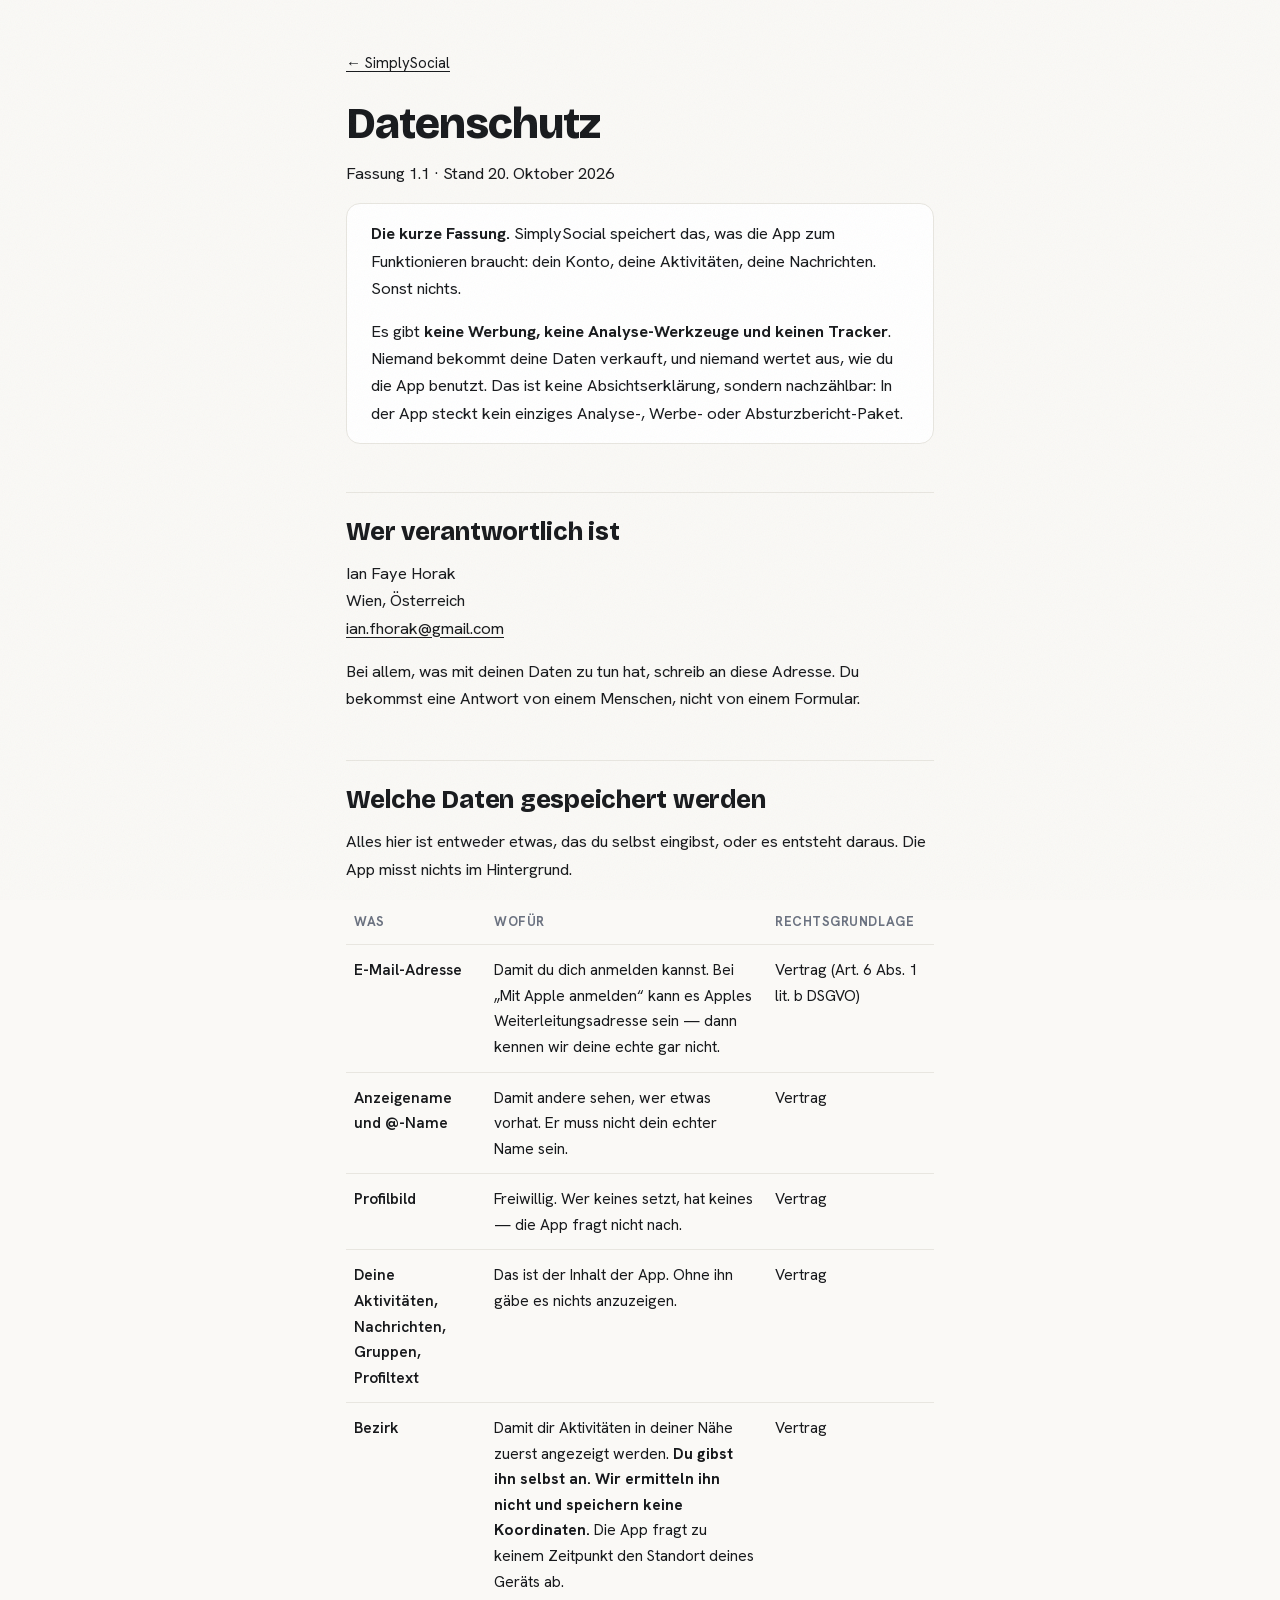
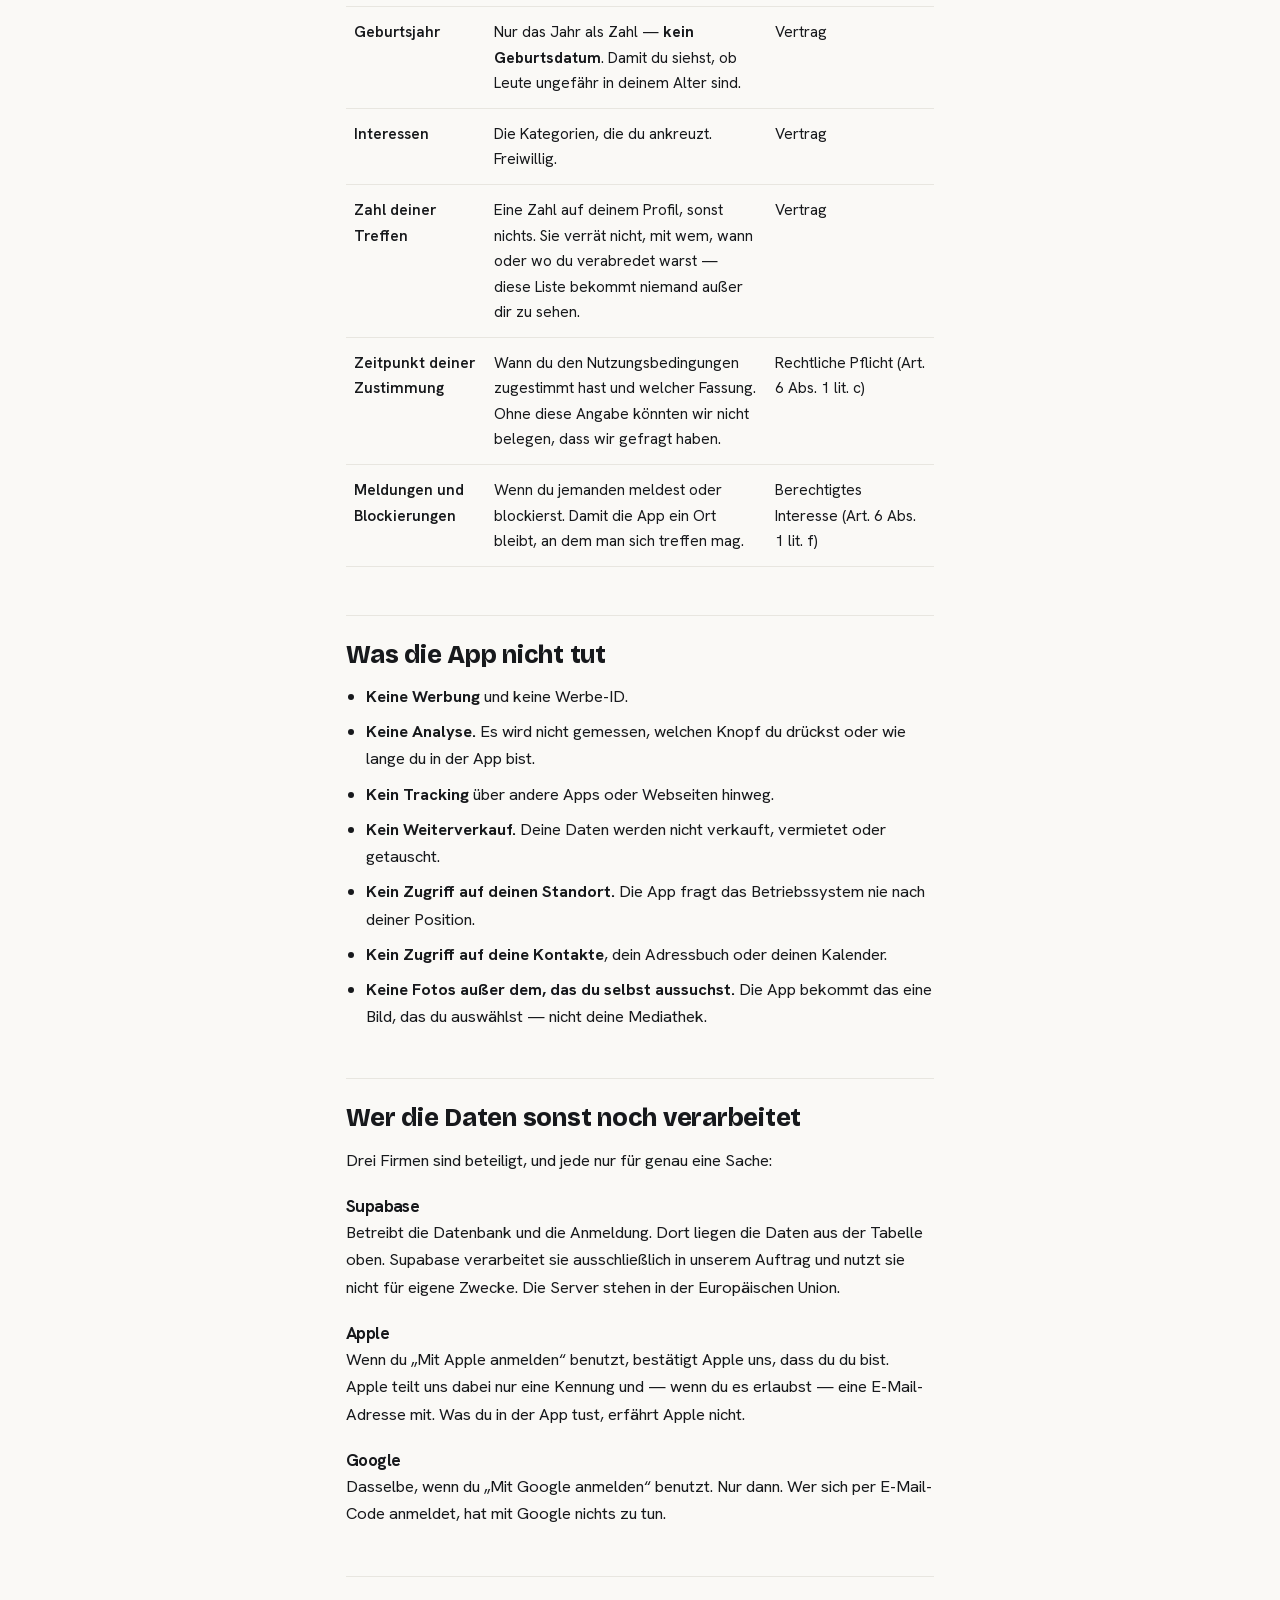
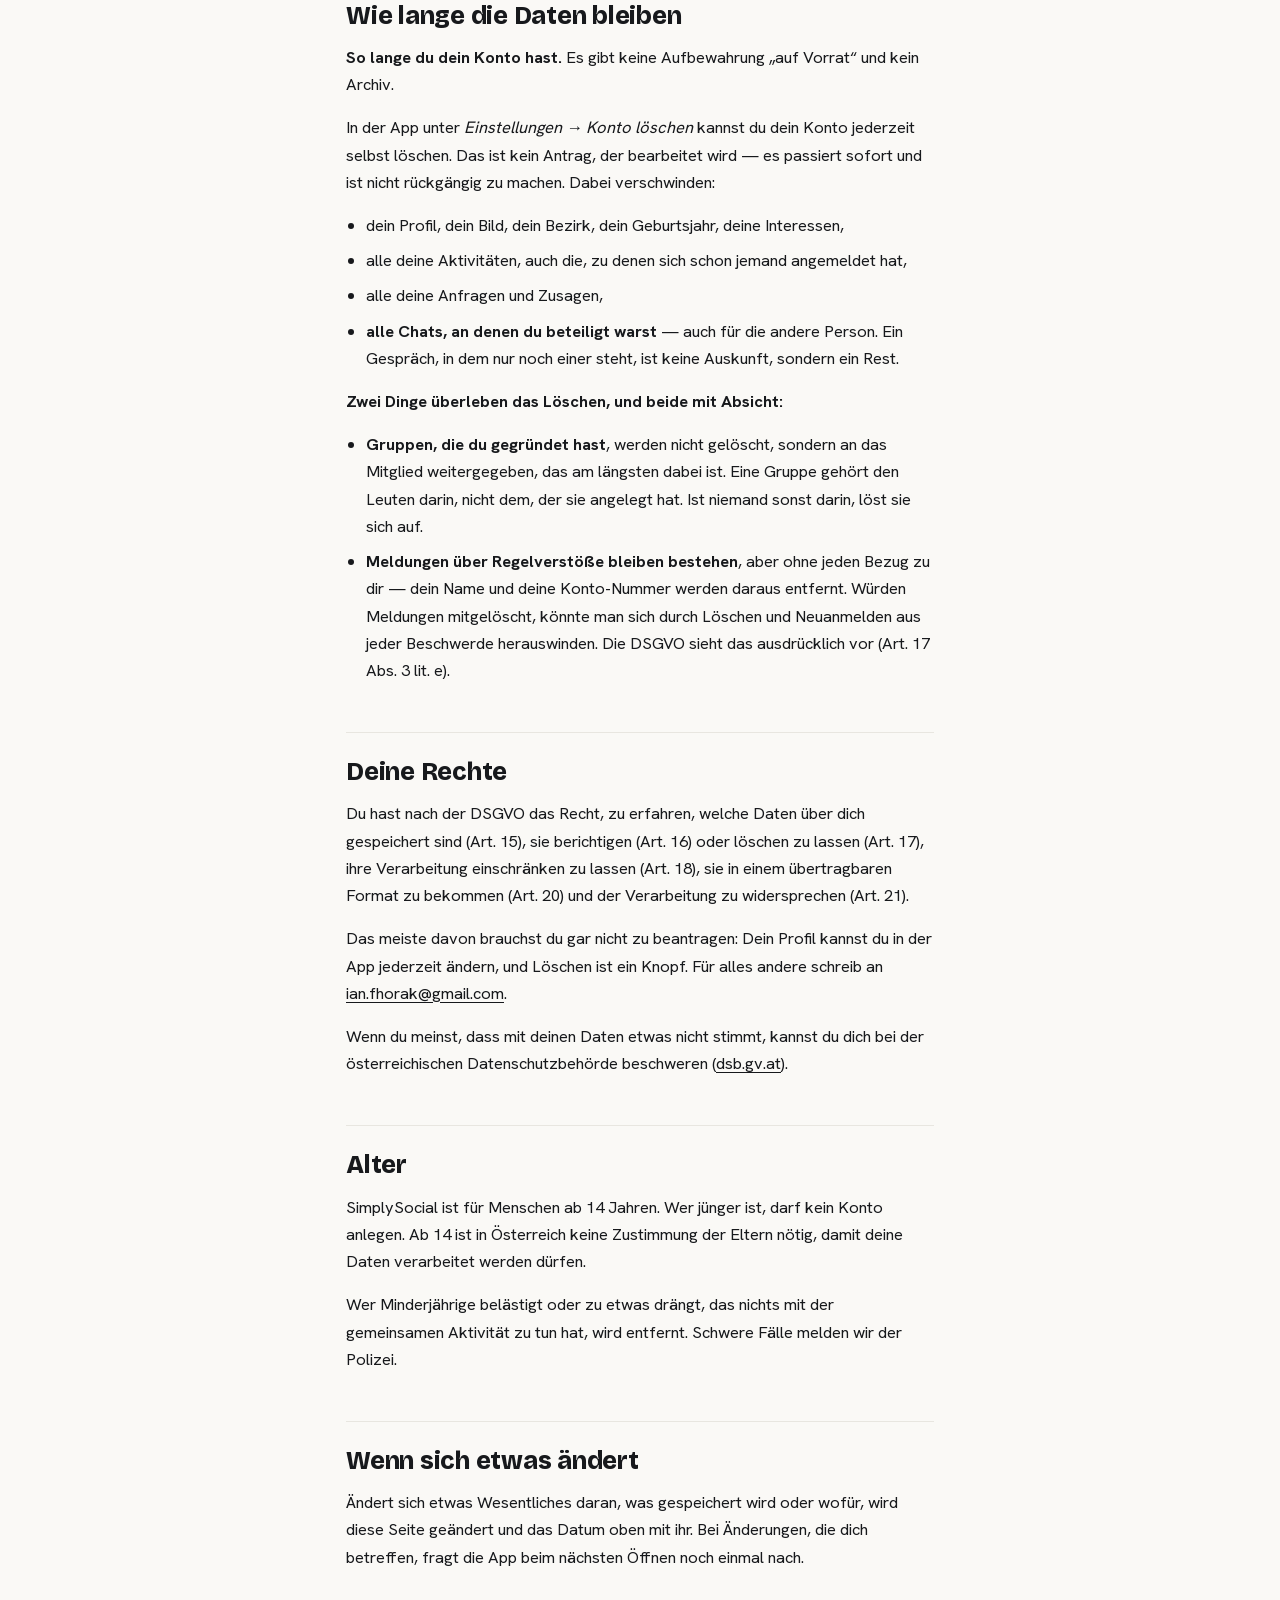
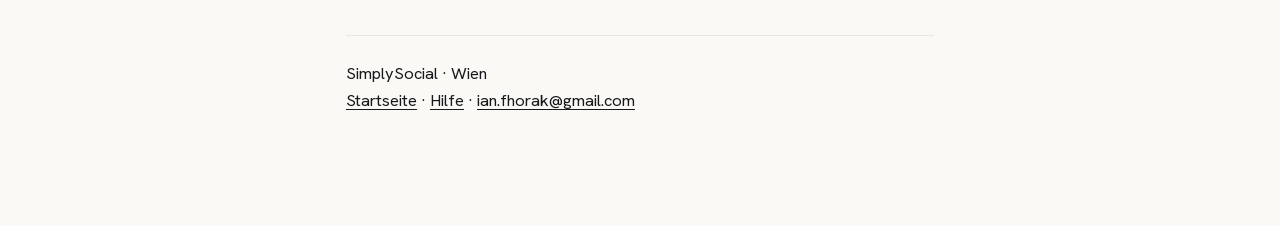
==== commit 0b0f15d4: "Datenschutz: Mindestalter 14, Fassung 1.1 Ab 14 braucht es in Oesterreich keine Zustimmung der Elter" ====
--- a/datenschutz.html
+++ b/datenschutz.html
@@ -20,7 +20,7 @@
 <a class="rt-zurueck" href="./">← SimplySocial</a>
 
 <h1>Datenschutz</h1>
-<p class="rt-stand">Fassung 1.0 · Stand 28. September 2026</p>
+<p class="rt-stand">Fassung 1.1 · Stand 20. Oktober 2026</p>
 
 <div class="rt-kasten">
   <p><strong>Die kurze Fassung.</strong> SimplySocial speichert das, was die App zum
@@ -194,9 +194,12 @@
 
 <h2>Alter</h2>
 
-<p>SimplySocial ist für Menschen ab 13 Jahren. In Österreich brauchst du bis zum
-vollendeten 14. Lebensjahr die Zustimmung deiner Eltern, damit deine Daten verarbeitet
-werden dürfen — frag sie, bevor du ein Konto anlegst.</p>
+<p>SimplySocial ist für Menschen ab 14 Jahren. Wer jünger ist, darf kein Konto
+anlegen. Ab 14 ist in Österreich keine Zustimmung der Eltern nötig, damit deine Daten
+verarbeitet werden dürfen.</p>
+
+<p>Wer Minderjährige belästigt oder zu etwas drängt, das nichts mit der gemeinsamen
+Aktivität zu tun hat, wird entfernt. Schwere Fälle melden wir der Polizei.</p>
 
 <h2>Wenn sich etwas ändert</h2>
 
